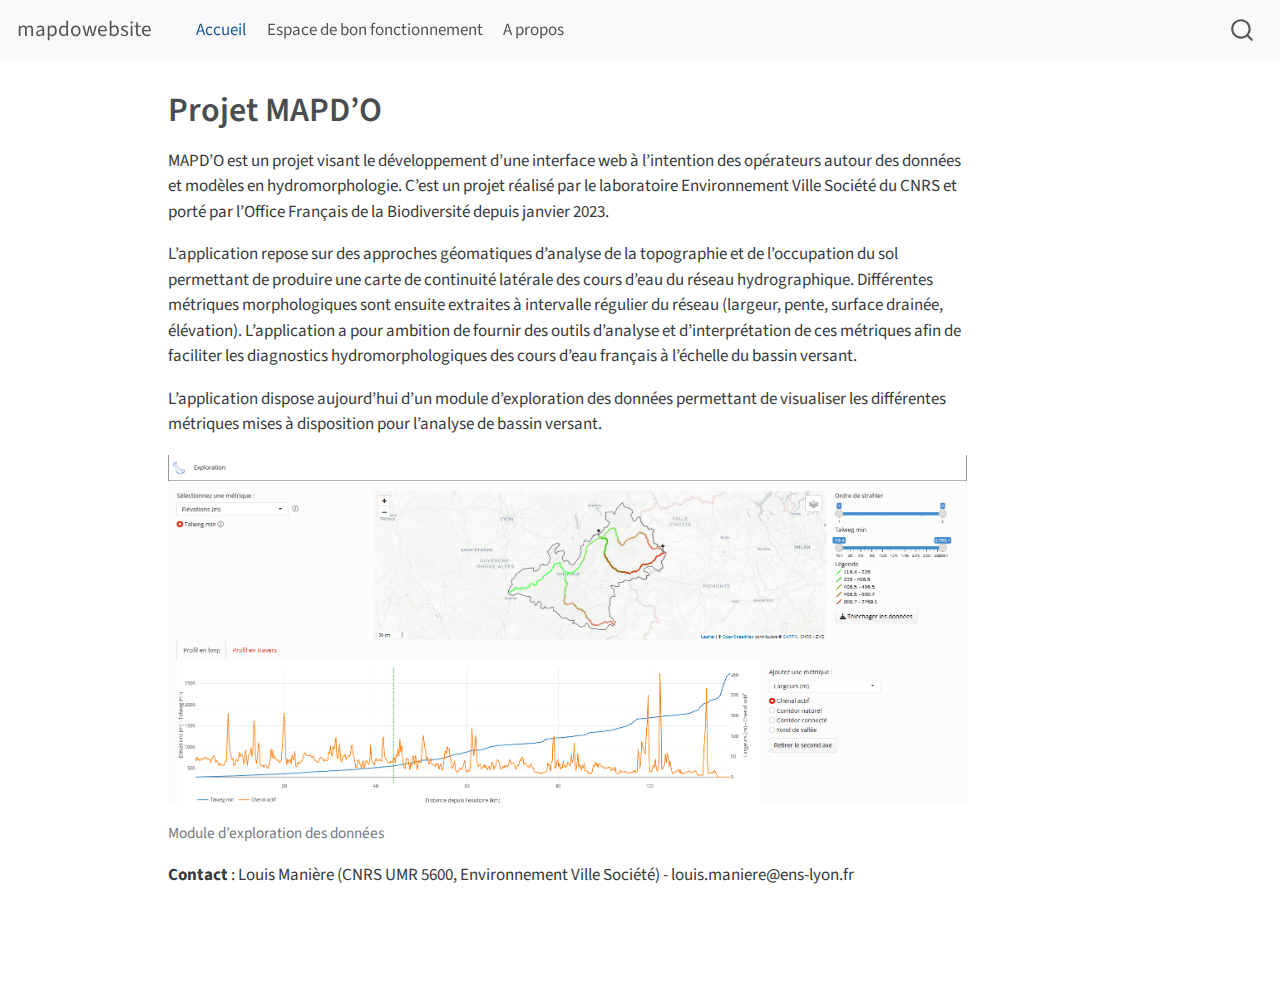
==== docs/index.html @ 77c65996 "render ebf" ====
<!DOCTYPE html>
<html xmlns="http://www.w3.org/1999/xhtml" lang="en" xml:lang="en"><head>

<meta charset="utf-8">
<meta name="generator" content="quarto-1.3.433">

<meta name="viewport" content="width=device-width, initial-scale=1.0, user-scalable=yes">


<title>mapdowebsite - Projet MAPD’O</title>
<style>
code{white-space: pre-wrap;}
span.smallcaps{font-variant: small-caps;}
div.columns{display: flex; gap: min(4vw, 1.5em);}
div.column{flex: auto; overflow-x: auto;}
div.hanging-indent{margin-left: 1.5em; text-indent: -1.5em;}
ul.task-list{list-style: none;}
ul.task-list li input[type="checkbox"] {
  width: 0.8em;
  margin: 0 0.8em 0.2em -1em; /* quarto-specific, see https://github.com/quarto-dev/quarto-cli/issues/4556 */ 
  vertical-align: middle;
}
</style>


<script src="site_libs/quarto-nav/quarto-nav.js"></script>
<script src="site_libs/quarto-nav/headroom.min.js"></script>
<script src="site_libs/clipboard/clipboard.min.js"></script>
<script src="site_libs/quarto-search/autocomplete.umd.js"></script>
<script src="site_libs/quarto-search/fuse.min.js"></script>
<script src="site_libs/quarto-search/quarto-search.js"></script>
<meta name="quarto:offset" content="./">
<script src="site_libs/quarto-html/quarto.js"></script>
<script src="site_libs/quarto-html/popper.min.js"></script>
<script src="site_libs/quarto-html/tippy.umd.min.js"></script>
<script src="site_libs/quarto-html/anchor.min.js"></script>
<link href="site_libs/quarto-html/tippy.css" rel="stylesheet">
<link href="site_libs/quarto-html/quarto-syntax-highlighting.css" rel="stylesheet" id="quarto-text-highlighting-styles">
<script src="site_libs/bootstrap/bootstrap.min.js"></script>
<link href="site_libs/bootstrap/bootstrap-icons.css" rel="stylesheet">
<link href="site_libs/bootstrap/bootstrap.min.css" rel="stylesheet" id="quarto-bootstrap" data-mode="light">
<script id="quarto-search-options" type="application/json">{
  "location": "navbar",
  "copy-button": false,
  "collapse-after": 3,
  "panel-placement": "end",
  "type": "overlay",
  "limit": 20,
  "language": {
    "search-no-results-text": "No results",
    "search-matching-documents-text": "matching documents",
    "search-copy-link-title": "Copy link to search",
    "search-hide-matches-text": "Hide additional matches",
    "search-more-match-text": "more match in this document",
    "search-more-matches-text": "more matches in this document",
    "search-clear-button-title": "Clear",
    "search-detached-cancel-button-title": "Cancel",
    "search-submit-button-title": "Submit",
    "search-label": "Search"
  }
}</script>


<link rel="stylesheet" href="styles.css">
</head>

<body class="nav-fixed">

<div id="quarto-search-results"></div>
  <header id="quarto-header" class="headroom fixed-top">
    <nav class="navbar navbar-expand-lg navbar-dark ">
      <div class="navbar-container container-fluid">
      <div class="navbar-brand-container">
    <a class="navbar-brand" href="./index.html">
    <span class="navbar-title">mapdowebsite</span>
    </a>
  </div>
            <div id="quarto-search" class="" title="Search"></div>
          <button class="navbar-toggler" type="button" data-bs-toggle="collapse" data-bs-target="#navbarCollapse" aria-controls="navbarCollapse" aria-expanded="false" aria-label="Toggle navigation" onclick="if (window.quartoToggleHeadroom) { window.quartoToggleHeadroom(); }">
  <span class="navbar-toggler-icon"></span>
</button>
          <div class="collapse navbar-collapse" id="navbarCollapse">
            <ul class="navbar-nav navbar-nav-scroll me-auto">
  <li class="nav-item">
    <a class="nav-link active" href="./index.html" rel="" target="" aria-current="page">
 <span class="menu-text">Accueil</span></a>
  </li>  
  <li class="nav-item">
    <a class="nav-link" href="./ebf.html" rel="" target="">
 <span class="menu-text">Espace de bon fonctionnement</span></a>
  </li>  
  <li class="nav-item">
    <a class="nav-link" href="./about.html" rel="" target="">
 <span class="menu-text">A propos</span></a>
  </li>  
</ul>
            <div class="quarto-navbar-tools ms-auto">
</div>
          </div> <!-- /navcollapse -->
      </div> <!-- /container-fluid -->
    </nav>
</header>
<!-- content -->
<div id="quarto-content" class="quarto-container page-columns page-rows-contents page-layout-article page-navbar">
<!-- sidebar -->
<!-- margin-sidebar -->
    <div id="quarto-margin-sidebar" class="sidebar margin-sidebar">
        
    </div>
<!-- main -->
<main class="content" id="quarto-document-content">

<header id="title-block-header" class="quarto-title-block default">
<div class="quarto-title">
<h1 class="title">Projet MAPD’O</h1>
</div>



<div class="quarto-title-meta">

    
  
    
  </div>
  

</header>

<p>MAPD’O est un projet visant le développement d’une interface web à l’intention des opérateurs autour des données et modèles en hydromorphologie. C’est un projet réalisé par le laboratoire Environnement Ville Société du CNRS et porté par l’Office Français de la Biodiversité depuis janvier 2023.</p>
<p>L’application repose sur des approches géomatiques d’analyse de la topographie et de l’occupation du sol permettant de produire une carte de continuité latérale des cours d’eau du réseau hydrographique. Différentes métriques morphologiques sont ensuite extraites à intervalle régulier du réseau (largeur, pente, surface drainée, élévation). L’application a pour ambition de fournir des outils d’analyse et d’interprétation de ces métriques afin de faciliter les diagnostics hydromorphologiques des cours d’eau français à l’échelle du bassin versant.</p>
<p>L’application dispose aujourd’hui d’un module d’exploration des données permettant de visualiser les différentes métriques mises à disposition pour l’analyse de bassin versant.</p>
<div class="quarto-figure quarto-figure-center">
<figure class="figure">
<p><img src="images/copie_ecran_mapdoapp.PNG" class="img-fluid figure-img"></p>
<figcaption class="figure-caption">Module d’exploration des données</figcaption>
</figure>
</div>
<p><strong>Contact</strong> : Louis Manière (CNRS UMR 5600, Environnement Ville Société) - louis.maniere@ens-lyon.fr</p>



</main> <!-- /main -->
<script id="quarto-html-after-body" type="application/javascript">
window.document.addEventListener("DOMContentLoaded", function (event) {
  const toggleBodyColorMode = (bsSheetEl) => {
    const mode = bsSheetEl.getAttribute("data-mode");
    const bodyEl = window.document.querySelector("body");
    if (mode === "dark") {
      bodyEl.classList.add("quarto-dark");
      bodyEl.classList.remove("quarto-light");
    } else {
      bodyEl.classList.add("quarto-light");
      bodyEl.classList.remove("quarto-dark");
    }
  }
  const toggleBodyColorPrimary = () => {
    const bsSheetEl = window.document.querySelector("link#quarto-bootstrap");
    if (bsSheetEl) {
      toggleBodyColorMode(bsSheetEl);
    }
  }
  toggleBodyColorPrimary();  
  const icon = "";
  const anchorJS = new window.AnchorJS();
  anchorJS.options = {
    placement: 'right',
    icon: icon
  };
  anchorJS.add('.anchored');
  const isCodeAnnotation = (el) => {
    for (const clz of el.classList) {
      if (clz.startsWith('code-annotation-')) {                     
        return true;
      }
    }
    return false;
  }
  const clipboard = new window.ClipboardJS('.code-copy-button', {
    text: function(trigger) {
      const codeEl = trigger.previousElementSibling.cloneNode(true);
      for (const childEl of codeEl.children) {
        if (isCodeAnnotation(childEl)) {
          childEl.remove();
        }
      }
      return codeEl.innerText;
    }
  });
  clipboard.on('success', function(e) {
    // button target
    const button = e.trigger;
    // don't keep focus
    button.blur();
    // flash "checked"
    button.classList.add('code-copy-button-checked');
    var currentTitle = button.getAttribute("title");
    button.setAttribute("title", "Copied!");
    let tooltip;
    if (window.bootstrap) {
      button.setAttribute("data-bs-toggle", "tooltip");
      button.setAttribute("data-bs-placement", "left");
      button.setAttribute("data-bs-title", "Copied!");
      tooltip = new bootstrap.Tooltip(button, 
        { trigger: "manual", 
          customClass: "code-copy-button-tooltip",
          offset: [0, -8]});
      tooltip.show();    
    }
    setTimeout(function() {
      if (tooltip) {
        tooltip.hide();
        button.removeAttribute("data-bs-title");
        button.removeAttribute("data-bs-toggle");
        button.removeAttribute("data-bs-placement");
      }
      button.setAttribute("title", currentTitle);
      button.classList.remove('code-copy-button-checked');
    }, 1000);
    // clear code selection
    e.clearSelection();
  });
  function tippyHover(el, contentFn) {
    const config = {
      allowHTML: true,
      content: contentFn,
      maxWidth: 500,
      delay: 100,
      arrow: false,
      appendTo: function(el) {
          return el.parentElement;
      },
      interactive: true,
      interactiveBorder: 10,
      theme: 'quarto',
      placement: 'bottom-start'
    };
    window.tippy(el, config); 
  }
  const noterefs = window.document.querySelectorAll('a[role="doc-noteref"]');
  for (var i=0; i<noterefs.length; i++) {
    const ref = noterefs[i];
    tippyHover(ref, function() {
      // use id or data attribute instead here
      let href = ref.getAttribute('data-footnote-href') || ref.getAttribute('href');
      try { href = new URL(href).hash; } catch {}
      const id = href.replace(/^#\/?/, "");
      const note = window.document.getElementById(id);
      return note.innerHTML;
    });
  }
      let selectedAnnoteEl;
      const selectorForAnnotation = ( cell, annotation) => {
        let cellAttr = 'data-code-cell="' + cell + '"';
        let lineAttr = 'data-code-annotation="' +  annotation + '"';
        const selector = 'span[' + cellAttr + '][' + lineAttr + ']';
        return selector;
      }
      const selectCodeLines = (annoteEl) => {
        const doc = window.document;
        const targetCell = annoteEl.getAttribute("data-target-cell");
        const targetAnnotation = annoteEl.getAttribute("data-target-annotation");
        const annoteSpan = window.document.querySelector(selectorForAnnotation(targetCell, targetAnnotation));
        const lines = annoteSpan.getAttribute("data-code-lines").split(",");
        const lineIds = lines.map((line) => {
          return targetCell + "-" + line;
        })
        let top = null;
        let height = null;
        let parent = null;
        if (lineIds.length > 0) {
            //compute the position of the single el (top and bottom and make a div)
            const el = window.document.getElementById(lineIds[0]);
            top = el.offsetTop;
            height = el.offsetHeight;
            parent = el.parentElement.parentElement;
          if (lineIds.length > 1) {
            const lastEl = window.document.getElementById(lineIds[lineIds.length - 1]);
            const bottom = lastEl.offsetTop + lastEl.offsetHeight;
            height = bottom - top;
          }
          if (top !== null && height !== null && parent !== null) {
            // cook up a div (if necessary) and position it 
            let div = window.document.getElementById("code-annotation-line-highlight");
            if (div === null) {
              div = window.document.createElement("div");
              div.setAttribute("id", "code-annotation-line-highlight");
              div.style.position = 'absolute';
              parent.appendChild(div);
            }
            div.style.top = top - 2 + "px";
            div.style.height = height + 4 + "px";
            let gutterDiv = window.document.getElementById("code-annotation-line-highlight-gutter");
            if (gutterDiv === null) {
              gutterDiv = window.document.createElement("div");
              gutterDiv.setAttribute("id", "code-annotation-line-highlight-gutter");
              gutterDiv.style.position = 'absolute';
              const codeCell = window.document.getElementById(targetCell);
              const gutter = codeCell.querySelector('.code-annotation-gutter');
              gutter.appendChild(gutterDiv);
            }
            gutterDiv.style.top = top - 2 + "px";
            gutterDiv.style.height = height + 4 + "px";
          }
          selectedAnnoteEl = annoteEl;
        }
      };
      const unselectCodeLines = () => {
        const elementsIds = ["code-annotation-line-highlight", "code-annotation-line-highlight-gutter"];
        elementsIds.forEach((elId) => {
          const div = window.document.getElementById(elId);
          if (div) {
            div.remove();
          }
        });
        selectedAnnoteEl = undefined;
      };
      // Attach click handler to the DT
      const annoteDls = window.document.querySelectorAll('dt[data-target-cell]');
      for (const annoteDlNode of annoteDls) {
        annoteDlNode.addEventListener('click', (event) => {
          const clickedEl = event.target;
          if (clickedEl !== selectedAnnoteEl) {
            unselectCodeLines();
            const activeEl = window.document.querySelector('dt[data-target-cell].code-annotation-active');
            if (activeEl) {
              activeEl.classList.remove('code-annotation-active');
            }
            selectCodeLines(clickedEl);
            clickedEl.classList.add('code-annotation-active');
          } else {
            // Unselect the line
            unselectCodeLines();
            clickedEl.classList.remove('code-annotation-active');
          }
        });
      }
  const findCites = (el) => {
    const parentEl = el.parentElement;
    if (parentEl) {
      const cites = parentEl.dataset.cites;
      if (cites) {
        return {
          el,
          cites: cites.split(' ')
        };
      } else {
        return findCites(el.parentElement)
      }
    } else {
      return undefined;
    }
  };
  var bibliorefs = window.document.querySelectorAll('a[role="doc-biblioref"]');
  for (var i=0; i<bibliorefs.length; i++) {
    const ref = bibliorefs[i];
    const citeInfo = findCites(ref);
    if (citeInfo) {
      tippyHover(citeInfo.el, function() {
        var popup = window.document.createElement('div');
        citeInfo.cites.forEach(function(cite) {
          var citeDiv = window.document.createElement('div');
          citeDiv.classList.add('hanging-indent');
          citeDiv.classList.add('csl-entry');
          var biblioDiv = window.document.getElementById('ref-' + cite);
          if (biblioDiv) {
            citeDiv.innerHTML = biblioDiv.innerHTML;
          }
          popup.appendChild(citeDiv);
        });
        return popup.innerHTML;
      });
    }
  }
});
</script>
</div> <!-- /content -->



</body></html>
---- docs/site_libs/quarto-html/tippy.css ----
.tippy-box[data-animation=fade][data-state=hidden]{opacity:0}[data-tippy-root]{max-width:calc(100vw - 10px)}.tippy-box{position:relative;background-color:#333;color:#fff;border-radius:4px;font-size:14px;line-height:1.4;white-space:normal;outline:0;transition-property:transform,visibility,opacity}.tippy-box[data-placement^=top]>.tippy-arrow{bottom:0}.tippy-box[data-placement^=top]>.tippy-arrow:before{bottom:-7px;left:0;border-width:8px 8px 0;border-top-color:initial;transform-origin:center top}.tippy-box[data-placement^=bottom]>.tippy-arrow{top:0}.tippy-box[data-placement^=bottom]>.tippy-arrow:before{top:-7px;left:0;border-width:0 8px 8px;border-bottom-color:initial;transform-origin:center bottom}.tippy-box[data-placement^=left]>.tippy-arrow{right:0}.tippy-box[data-placement^=left]>.tippy-arrow:before{border-width:8px 0 8px 8px;border-left-color:initial;right:-7px;transform-origin:center left}.tippy-box[data-placement^=right]>.tippy-arrow{left:0}.tippy-box[data-placement^=right]>.tippy-arrow:before{left:-7px;border-width:8px 8px 8px 0;border-right-color:initial;transform-origin:center right}.tippy-box[data-inertia][data-state=visible]{transition-timing-function:cubic-bezier(.54,1.5,.38,1.11)}.tippy-arrow{width:16px;height:16px;color:#333}.tippy-arrow:before{content:"";position:absolute;border-color:transparent;border-style:solid}.tippy-content{position:relative;padding:5px 9px;z-index:1}
---- docs/site_libs/quarto-html/quarto-syntax-highlighting.css ----
/* quarto syntax highlight colors */
:root {
  --quarto-hl-ot-color: #003B4F;
  --quarto-hl-at-color: #657422;
  --quarto-hl-ss-color: #20794D;
  --quarto-hl-an-color: #5E5E5E;
  --quarto-hl-fu-color: #4758AB;
  --quarto-hl-st-color: #20794D;
  --quarto-hl-cf-color: #003B4F;
  --quarto-hl-op-color: #5E5E5E;
  --quarto-hl-er-color: #AD0000;
  --quarto-hl-bn-color: #AD0000;
  --quarto-hl-al-color: #AD0000;
  --quarto-hl-va-color: #111111;
  --quarto-hl-bu-color: inherit;
  --quarto-hl-ex-color: inherit;
  --quarto-hl-pp-color: #AD0000;
  --quarto-hl-in-color: #5E5E5E;
  --quarto-hl-vs-color: #20794D;
  --quarto-hl-wa-color: #5E5E5E;
  --quarto-hl-do-color: #5E5E5E;
  --quarto-hl-im-color: #00769E;
  --quarto-hl-ch-color: #20794D;
  --quarto-hl-dt-color: #AD0000;
  --quarto-hl-fl-color: #AD0000;
  --quarto-hl-co-color: #5E5E5E;
  --quarto-hl-cv-color: #5E5E5E;
  --quarto-hl-cn-color: #8f5902;
  --quarto-hl-sc-color: #5E5E5E;
  --quarto-hl-dv-color: #AD0000;
  --quarto-hl-kw-color: #003B4F;
}

/* other quarto variables */
:root {
  --quarto-font-monospace: SFMono-Regular, Menlo, Monaco, Consolas, "Liberation Mono", "Courier New", monospace;
}

pre > code.sourceCode > span {
  color: #003B4F;
}

code span {
  color: #003B4F;
}

code.sourceCode > span {
  color: #003B4F;
}

div.sourceCode,
div.sourceCode pre.sourceCode {
  color: #003B4F;
}

code span.ot {
  color: #003B4F;
  font-style: inherit;
}

code span.at {
  color: #657422;
  font-style: inherit;
}

code span.ss {
  color: #20794D;
  font-style: inherit;
}

code span.an {
  color: #5E5E5E;
  font-style: inherit;
}

code span.fu {
  color: #4758AB;
  font-style: inherit;
}

code span.st {
  color: #20794D;
  font-style: inherit;
}

code span.cf {
  color: #003B4F;
  font-style: inherit;
}

code span.op {
  color: #5E5E5E;
  font-style: inherit;
}

code span.er {
  color: #AD0000;
  font-style: inherit;
}

code span.bn {
  color: #AD0000;
  font-style: inherit;
}

code span.al {
  color: #AD0000;
  font-style: inherit;
}

code span.va {
  color: #111111;
  font-style: inherit;
}

code span.bu {
  font-style: inherit;
}

code span.ex {
  font-style: inherit;
}

code span.pp {
  color: #AD0000;
  font-style: inherit;
}

code span.in {
  color: #5E5E5E;
  font-style: inherit;
}

code span.vs {
  color: #20794D;
  font-style: inherit;
}

code span.wa {
  color: #5E5E5E;
  font-style: italic;
}

code span.do {
  color: #5E5E5E;
  font-style: italic;
}

code span.im {
  color: #00769E;
  font-style: inherit;
}

code span.ch {
  color: #20794D;
  font-style: inherit;
}

code span.dt {
  color: #AD0000;
  font-style: inherit;
}

code span.fl {
  color: #AD0000;
  font-style: inherit;
}

code span.co {
  color: #5E5E5E;
  font-style: inherit;
}

code span.cv {
  color: #5E5E5E;
  font-style: italic;
}

code span.cn {
  color: #8f5902;
  font-style: inherit;
}

code span.sc {
  color: #5E5E5E;
  font-style: inherit;
}

code span.dv {
  color: #AD0000;
  font-style: inherit;
}

code span.kw {
  color: #003B4F;
  font-style: inherit;
}

.prevent-inlining {
  content: "</";
}

/*# sourceMappingURL=debc5d5d77c3f9108843748ff7464032.css.map */
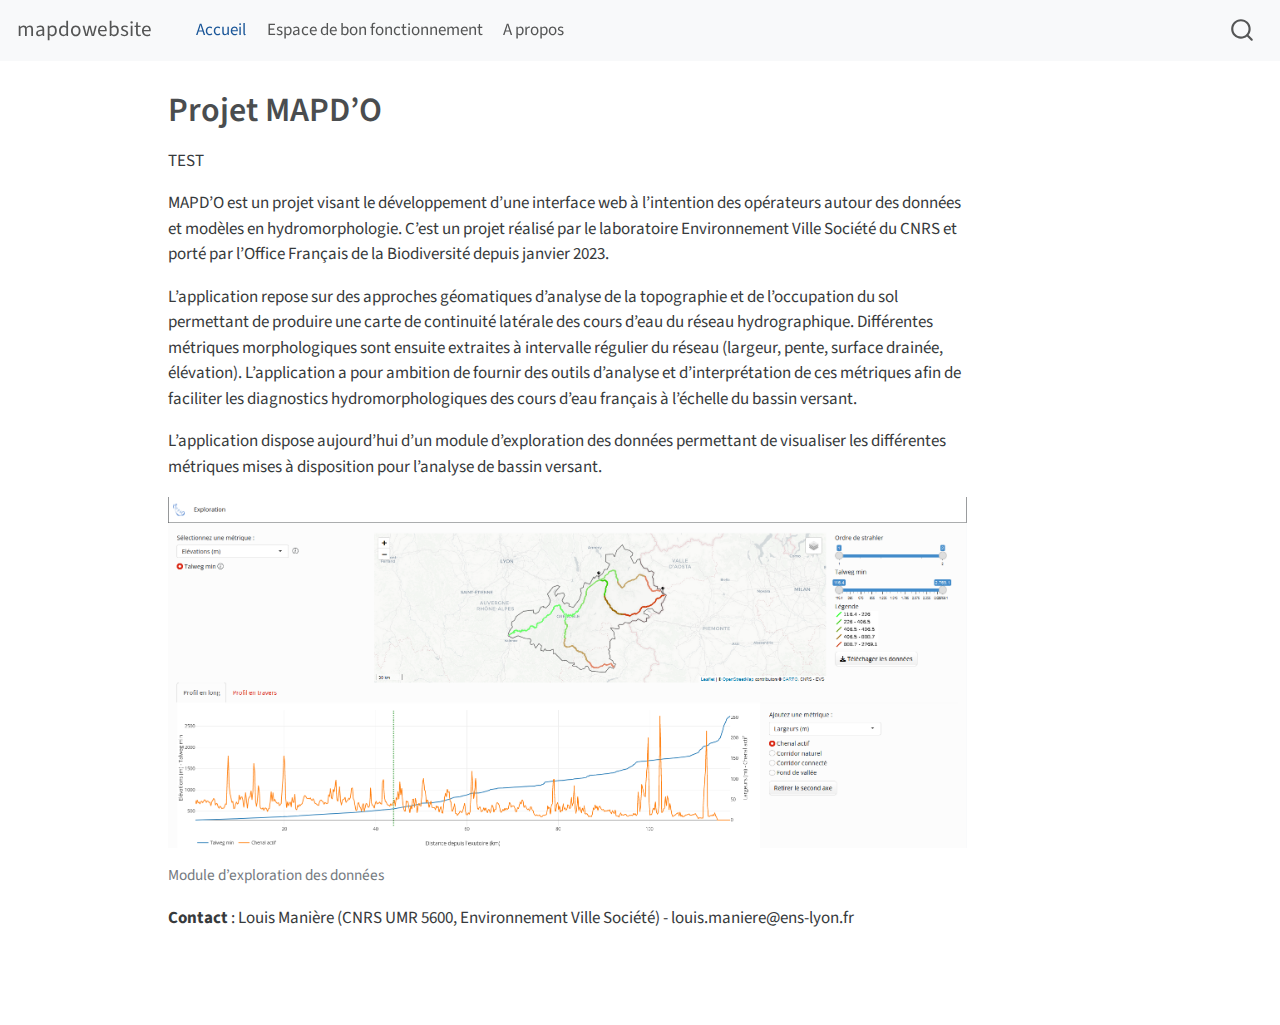
==== commit 648676e7: "test deploy" ====
--- a/docs/index.html
+++ b/docs/index.html
@@ -127,6 +127,7 @@
 
 </header>
 
+<p>TEST</p>
 <p>MAPD’O est un projet visant le développement d’une interface web à l’intention des opérateurs autour des données et modèles en hydromorphologie. C’est un projet réalisé par le laboratoire Environnement Ville Société du CNRS et porté par l’Office Français de la Biodiversité depuis janvier 2023.</p>
 <p>L’application repose sur des approches géomatiques d’analyse de la topographie et de l’occupation du sol permettant de produire une carte de continuité latérale des cours d’eau du réseau hydrographique. Différentes métriques morphologiques sont ensuite extraites à intervalle régulier du réseau (largeur, pente, surface drainée, élévation). L’application a pour ambition de fournir des outils d’analyse et d’interprétation de ces métriques afin de faciliter les diagnostics hydromorphologiques des cours d’eau français à l’échelle du bassin versant.</p>
 <p>L’application dispose aujourd’hui d’un module d’exploration des données permettant de visualiser les différentes métriques mises à disposition pour l’analyse de bassin versant.</p>
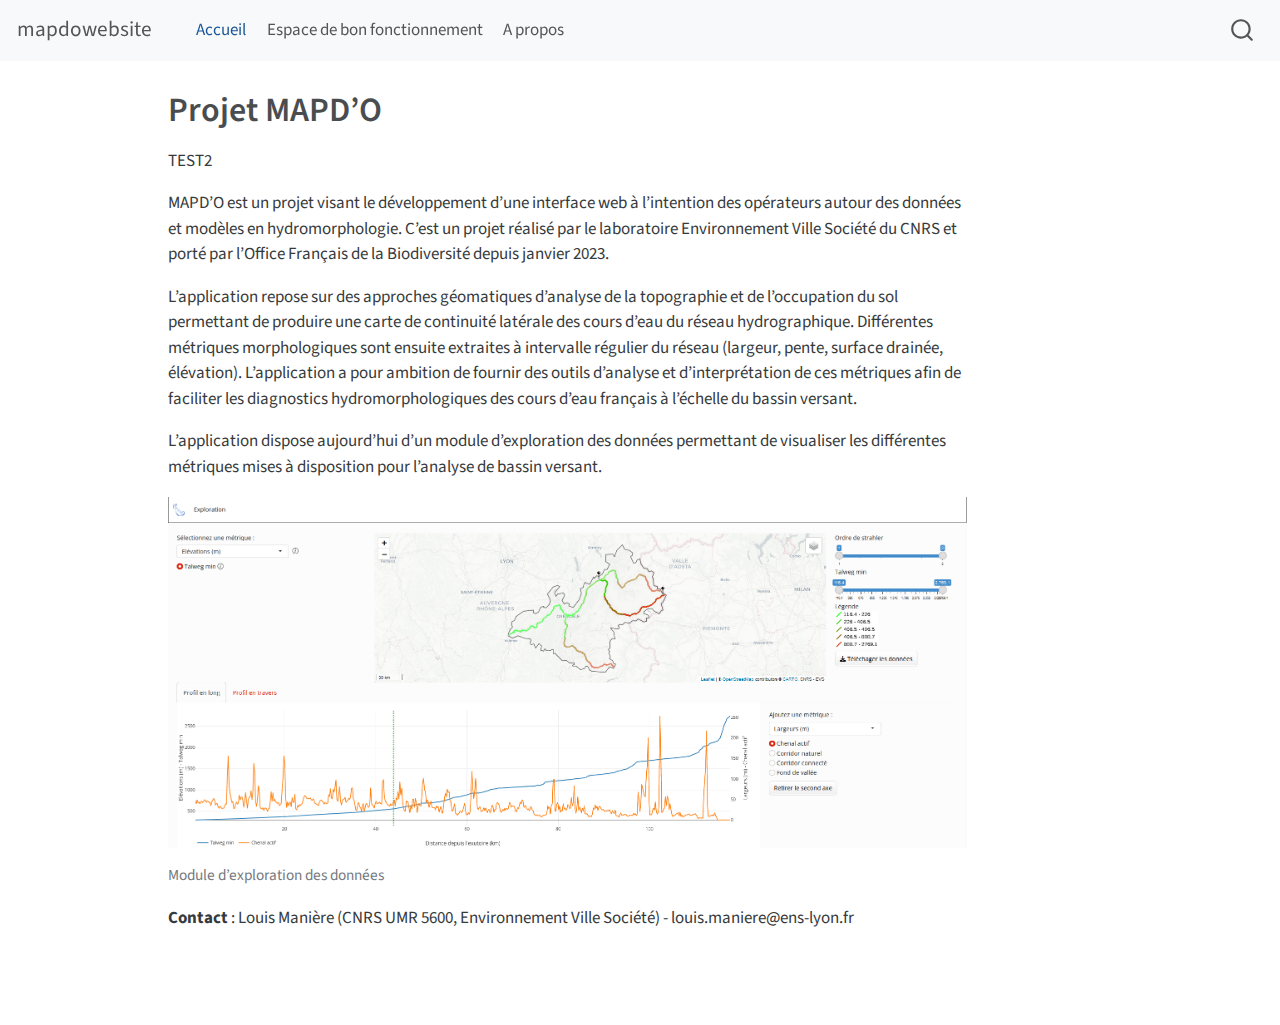
==== commit adf6ff87: "test 2 deploy" ====
--- a/docs/index.html
+++ b/docs/index.html
@@ -127,7 +127,7 @@
 
 </header>
 
-<p>TEST</p>
+<p>TEST2</p>
 <p>MAPD’O est un projet visant le développement d’une interface web à l’intention des opérateurs autour des données et modèles en hydromorphologie. C’est un projet réalisé par le laboratoire Environnement Ville Société du CNRS et porté par l’Office Français de la Biodiversité depuis janvier 2023.</p>
 <p>L’application repose sur des approches géomatiques d’analyse de la topographie et de l’occupation du sol permettant de produire une carte de continuité latérale des cours d’eau du réseau hydrographique. Différentes métriques morphologiques sont ensuite extraites à intervalle régulier du réseau (largeur, pente, surface drainée, élévation). L’application a pour ambition de fournir des outils d’analyse et d’interprétation de ces métriques afin de faciliter les diagnostics hydromorphologiques des cours d’eau français à l’échelle du bassin versant.</p>
 <p>L’application dispose aujourd’hui d’un module d’exploration des données permettant de visualiser les différentes métriques mises à disposition pour l’analyse de bassin versant.</p>
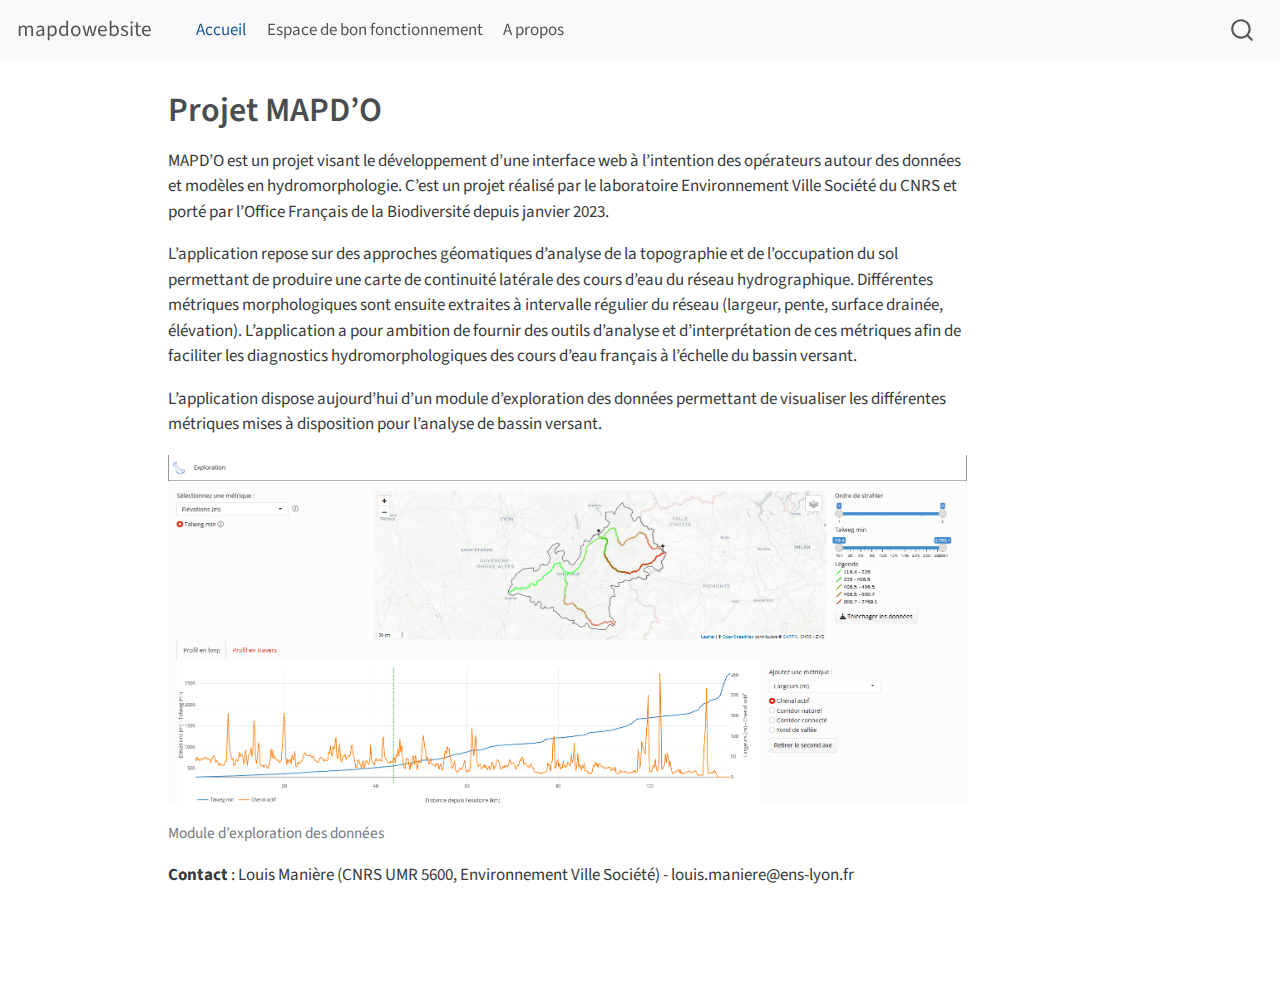
==== commit ab2c93f3: "end test deploy" ====
--- a/docs/index.html
+++ b/docs/index.html
@@ -127,7 +127,6 @@
 
 </header>
 
-<p>TEST2</p>
 <p>MAPD’O est un projet visant le développement d’une interface web à l’intention des opérateurs autour des données et modèles en hydromorphologie. C’est un projet réalisé par le laboratoire Environnement Ville Société du CNRS et porté par l’Office Français de la Biodiversité depuis janvier 2023.</p>
 <p>L’application repose sur des approches géomatiques d’analyse de la topographie et de l’occupation du sol permettant de produire une carte de continuité latérale des cours d’eau du réseau hydrographique. Différentes métriques morphologiques sont ensuite extraites à intervalle régulier du réseau (largeur, pente, surface drainée, élévation). L’application a pour ambition de fournir des outils d’analyse et d’interprétation de ces métriques afin de faciliter les diagnostics hydromorphologiques des cours d’eau français à l’échelle du bassin versant.</p>
 <p>L’application dispose aujourd’hui d’un module d’exploration des données permettant de visualiser les différentes métriques mises à disposition pour l’analyse de bassin versant.</p>
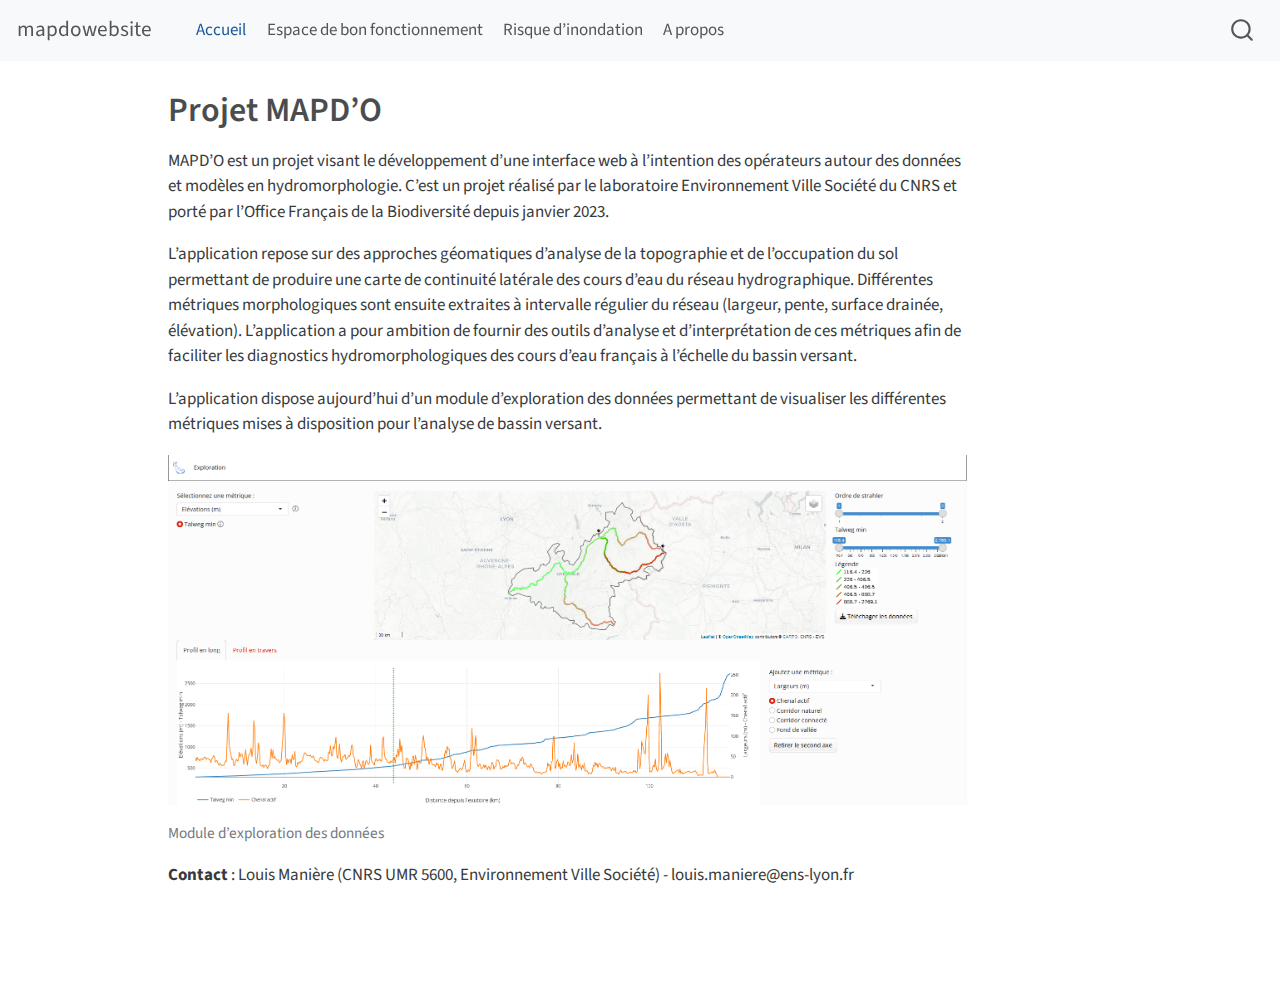
==== commit 87e1f4c2: "update ebf and add inondation page" ====
--- a/docs/index.html
+++ b/docs/index.html
@@ -90,6 +90,10 @@
  <span class="menu-text">Espace de bon fonctionnement</span></a>
   </li>  
   <li class="nav-item">
+    <a class="nav-link" href="./inondation.html" rel="" target="">
+ <span class="menu-text">Risque d’inondation</span></a>
+  </li>  
+  <li class="nav-item">
     <a class="nav-link" href="./about.html" rel="" target="">
  <span class="menu-text">A propos</span></a>
   </li>  
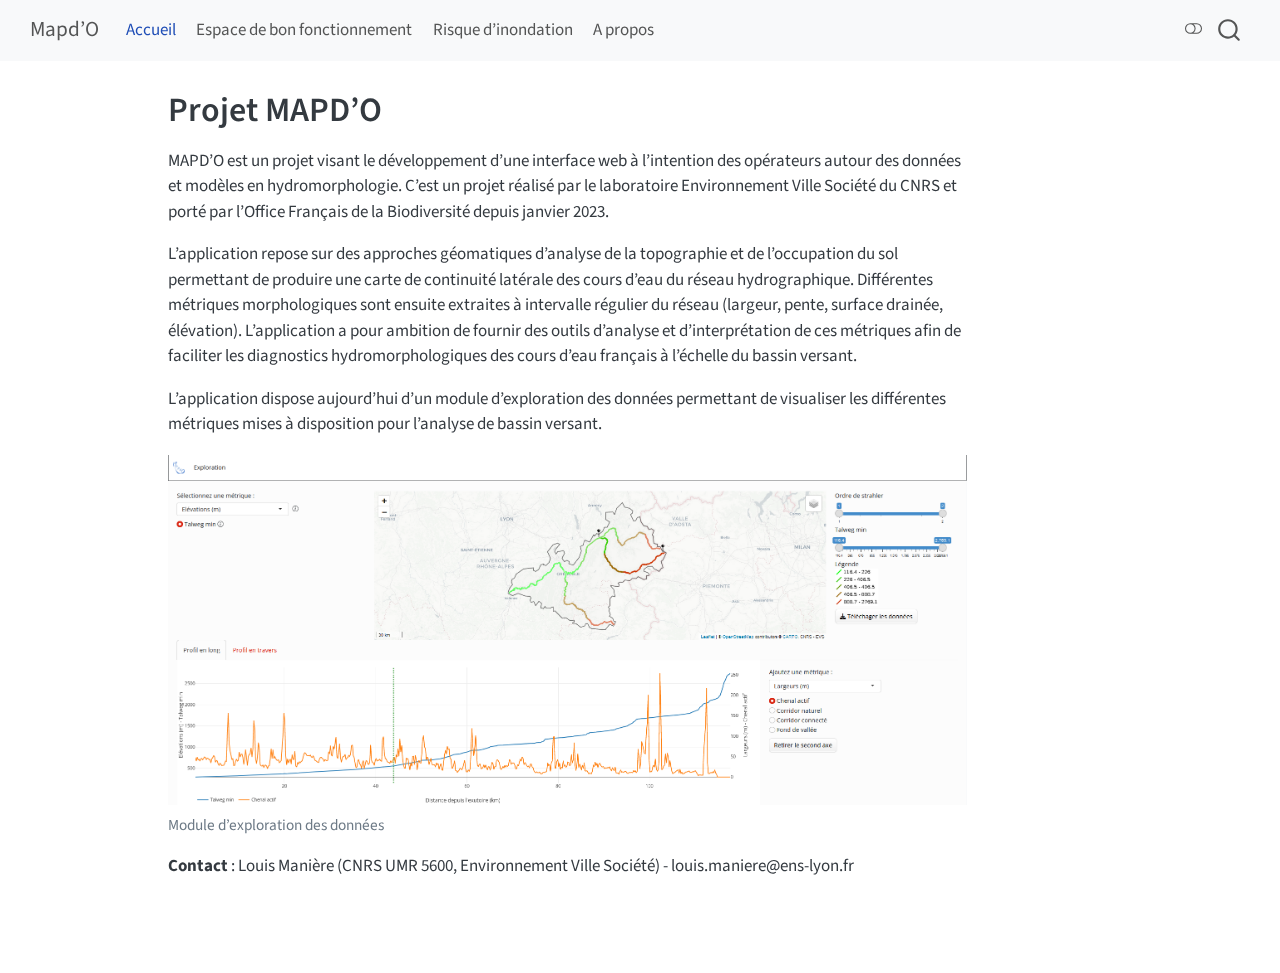
==== commit 54f75996: "Added dark mode" ====
--- a/docs/index.html
+++ b/docs/index.html
@@ -2,12 +2,12 @@
 <html xmlns="http://www.w3.org/1999/xhtml" lang="en" xml:lang="en"><head>
 
 <meta charset="utf-8">
-<meta name="generator" content="quarto-1.3.433">
+<meta name="generator" content="quarto-1.5.42">
 
 <meta name="viewport" content="width=device-width, initial-scale=1.0, user-scalable=yes">
 
 
-<title>mapdowebsite - Projet MAPD’O</title>
+<title>Mapd'O – Projet MAPD’O</title>
 <style>
 code{white-space: pre-wrap;}
 span.smallcaps{font-variant: small-caps;}
@@ -35,17 +35,25 @@
 <script src="site_libs/quarto-html/tippy.umd.min.js"></script>
 <script src="site_libs/quarto-html/anchor.min.js"></script>
 <link href="site_libs/quarto-html/tippy.css" rel="stylesheet">
-<link href="site_libs/quarto-html/quarto-syntax-highlighting.css" rel="stylesheet" id="quarto-text-highlighting-styles">
+<link href="site_libs/quarto-html/quarto-syntax-highlighting.css" rel="stylesheet" class="quarto-color-scheme" id="quarto-text-highlighting-styles">
+<link href="site_libs/quarto-html/quarto-syntax-highlighting-dark.css" rel="prefetch" class="quarto-color-scheme quarto-color-alternate" id="quarto-text-highlighting-styles">
 <script src="site_libs/bootstrap/bootstrap.min.js"></script>
 <link href="site_libs/bootstrap/bootstrap-icons.css" rel="stylesheet">
-<link href="site_libs/bootstrap/bootstrap.min.css" rel="stylesheet" id="quarto-bootstrap" data-mode="light">
+<link href="site_libs/bootstrap/bootstrap.min.css" rel="stylesheet" class="quarto-color-scheme" id="quarto-bootstrap" data-mode="light">
+<link href="site_libs/bootstrap/bootstrap-dark.min.css" rel="prefetch" class="quarto-color-scheme quarto-color-alternate" id="quarto-bootstrap" data-mode="dark">
 <script id="quarto-search-options" type="application/json">{
   "location": "navbar",
   "copy-button": false,
   "collapse-after": 3,
   "panel-placement": "end",
   "type": "overlay",
-  "limit": 20,
+  "limit": 50,
+  "keyboard-shortcut": [
+    "f",
+    "/",
+    "s"
+  ],
+  "show-item-context": false,
   "language": {
     "search-no-results-text": "No results",
     "search-matching-documents-text": "matching documents",
@@ -54,6 +62,7 @@
     "search-more-match-text": "more match in this document",
     "search-more-matches-text": "more matches in this document",
     "search-clear-button-title": "Clear",
+    "search-text-placeholder": "",
     "search-detached-cancel-button-title": "Cancel",
     "search-submit-button-title": "Submit",
     "search-label": "Search"
@@ -68,39 +77,40 @@
 
 <div id="quarto-search-results"></div>
   <header id="quarto-header" class="headroom fixed-top">
-    <nav class="navbar navbar-expand-lg navbar-dark ">
+    <nav class="navbar navbar-expand-lg " data-bs-theme="dark">
       <div class="navbar-container container-fluid">
-      <div class="navbar-brand-container">
+      <div class="navbar-brand-container mx-auto">
     <a class="navbar-brand" href="./index.html">
-    <span class="navbar-title">mapdowebsite</span>
+    <span class="navbar-title">Mapd’O</span>
     </a>
   </div>
             <div id="quarto-search" class="" title="Search"></div>
-          <button class="navbar-toggler" type="button" data-bs-toggle="collapse" data-bs-target="#navbarCollapse" aria-controls="navbarCollapse" aria-expanded="false" aria-label="Toggle navigation" onclick="if (window.quartoToggleHeadroom) { window.quartoToggleHeadroom(); }">
+          <button class="navbar-toggler" type="button" data-bs-toggle="collapse" data-bs-target="#navbarCollapse" aria-controls="navbarCollapse" role="menu" aria-expanded="false" aria-label="Toggle navigation" onclick="if (window.quartoToggleHeadroom) { window.quartoToggleHeadroom(); }">
   <span class="navbar-toggler-icon"></span>
 </button>
           <div class="collapse navbar-collapse" id="navbarCollapse">
             <ul class="navbar-nav navbar-nav-scroll me-auto">
   <li class="nav-item">
-    <a class="nav-link active" href="./index.html" rel="" target="" aria-current="page">
- <span class="menu-text">Accueil</span></a>
+    <a class="nav-link active" href="./index.html" aria-current="page"> 
+<span class="menu-text">Accueil</span></a>
   </li>  
   <li class="nav-item">
-    <a class="nav-link" href="./ebf.html" rel="" target="">
- <span class="menu-text">Espace de bon fonctionnement</span></a>
+    <a class="nav-link" href="./ebf.html"> 
+<span class="menu-text">Espace de bon fonctionnement</span></a>
   </li>  
   <li class="nav-item">
-    <a class="nav-link" href="./inondation.html" rel="" target="">
- <span class="menu-text">Risque d’inondation</span></a>
+    <a class="nav-link" href="./inondation.html"> 
+<span class="menu-text">Risque d’inondation</span></a>
   </li>  
   <li class="nav-item">
-    <a class="nav-link" href="./about.html" rel="" target="">
- <span class="menu-text">A propos</span></a>
+    <a class="nav-link" href="./about.html"> 
+<span class="menu-text">A propos</span></a>
   </li>  
 </ul>
-            <div class="quarto-navbar-tools ms-auto">
+          </div> <!-- /navcollapse -->
+            <div class="quarto-navbar-tools">
+  <a href="" class="quarto-color-scheme-toggle quarto-navigation-tool  px-1" onclick="window.quartoToggleColorScheme(); return false;" title="Toggle dark mode"><i class="bi"></i></a>
 </div>
-          </div> <!-- /navcollapse -->
       </div> <!-- /container-fluid -->
     </nav>
 </header>
@@ -108,7 +118,7 @@
 <div id="quarto-content" class="quarto-container page-columns page-rows-contents page-layout-article page-navbar">
 <!-- sidebar -->
 <!-- margin-sidebar -->
-    <div id="quarto-margin-sidebar" class="sidebar margin-sidebar">
+    <div id="quarto-margin-sidebar" class="sidebar margin-sidebar zindex-bottom">
         
     </div>
 <!-- main -->
@@ -129,7 +139,9 @@
   </div>
   
 
+
 </header>
+
 
 <p>MAPD’O est un projet visant le développement d’une interface web à l’intention des opérateurs autour des données et modèles en hydromorphologie. C’est un projet réalisé par le laboratoire Environnement Ville Société du CNRS et porté par l’Office Français de la Biodiversité depuis janvier 2023.</p>
 <p>L’application repose sur des approches géomatiques d’analyse de la topographie et de l’occupation du sol permettant de produire une carte de continuité latérale des cours d’eau du réseau hydrographique. Différentes métriques morphologiques sont ensuite extraites à intervalle régulier du réseau (largeur, pente, surface drainée, élévation). L’application a pour ambition de fournir des outils d’analyse et d’interprétation de ces métriques afin de faciliter les diagnostics hydromorphologiques des cours d’eau français à l’échelle du bassin versant.</p>
@@ -137,7 +149,7 @@
 <div class="quarto-figure quarto-figure-center">
 <figure class="figure">
 <p><img src="images/copie_ecran_mapdoapp.PNG" class="img-fluid figure-img"></p>
-<figcaption class="figure-caption">Module d’exploration des données</figcaption>
+<figcaption>Module d’exploration des données</figcaption>
 </figure>
 </div>
 <p><strong>Contact</strong> : Louis Manière (CNRS UMR 5600, Environnement Ville Société) - louis.maniere@ens-lyon.fr</p>
@@ -165,6 +177,150 @@
     }
   }
   toggleBodyColorPrimary();  
+  const disableStylesheet = (stylesheets) => {
+    for (let i=0; i < stylesheets.length; i++) {
+      const stylesheet = stylesheets[i];
+      stylesheet.rel = 'prefetch';
+    }
+  }
+  const enableStylesheet = (stylesheets) => {
+    for (let i=0; i < stylesheets.length; i++) {
+      const stylesheet = stylesheets[i];
+      stylesheet.rel = 'stylesheet';
+    }
+  }
+  const manageTransitions = (selector, allowTransitions) => {
+    const els = window.document.querySelectorAll(selector);
+    for (let i=0; i < els.length; i++) {
+      const el = els[i];
+      if (allowTransitions) {
+        el.classList.remove('notransition');
+      } else {
+        el.classList.add('notransition');
+      }
+    }
+  }
+  const toggleGiscusIfUsed = (isAlternate, darkModeDefault) => {
+    const baseTheme = document.querySelector('#giscus-base-theme')?.value ?? 'light';
+    const alternateTheme = document.querySelector('#giscus-alt-theme')?.value ?? 'dark';
+    let newTheme = '';
+    if(darkModeDefault) {
+      newTheme = isAlternate ? baseTheme : alternateTheme;
+    } else {
+      newTheme = isAlternate ? alternateTheme : baseTheme;
+    }
+    const changeGiscusTheme = () => {
+      // From: https://github.com/giscus/giscus/issues/336
+      const sendMessage = (message) => {
+        const iframe = document.querySelector('iframe.giscus-frame');
+        if (!iframe) return;
+        iframe.contentWindow.postMessage({ giscus: message }, 'https://giscus.app');
+      }
+      sendMessage({
+        setConfig: {
+          theme: newTheme
+        }
+      });
+    }
+    const isGiscussLoaded = window.document.querySelector('iframe.giscus-frame') !== null;
+    if (isGiscussLoaded) {
+      changeGiscusTheme();
+    }
+  }
+  const toggleColorMode = (alternate) => {
+    // Switch the stylesheets
+    const alternateStylesheets = window.document.querySelectorAll('link.quarto-color-scheme.quarto-color-alternate');
+    manageTransitions('#quarto-margin-sidebar .nav-link', false);
+    if (alternate) {
+      enableStylesheet(alternateStylesheets);
+      for (const sheetNode of alternateStylesheets) {
+        if (sheetNode.id === "quarto-bootstrap") {
+          toggleBodyColorMode(sheetNode);
+        }
+      }
+    } else {
+      disableStylesheet(alternateStylesheets);
+      toggleBodyColorPrimary();
+    }
+    manageTransitions('#quarto-margin-sidebar .nav-link', true);
+    // Switch the toggles
+    const toggles = window.document.querySelectorAll('.quarto-color-scheme-toggle');
+    for (let i=0; i < toggles.length; i++) {
+      const toggle = toggles[i];
+      if (toggle) {
+        if (alternate) {
+          toggle.classList.add("alternate");     
+        } else {
+          toggle.classList.remove("alternate");
+        }
+      }
+    }
+    // Hack to workaround the fact that safari doesn't
+    // properly recolor the scrollbar when toggling (#1455)
+    if (navigator.userAgent.indexOf('Safari') > 0 && navigator.userAgent.indexOf('Chrome') == -1) {
+      manageTransitions("body", false);
+      window.scrollTo(0, 1);
+      setTimeout(() => {
+        window.scrollTo(0, 0);
+        manageTransitions("body", true);
+      }, 40);  
+    }
+  }
+  const isFileUrl = () => { 
+    return window.location.protocol === 'file:';
+  }
+  const hasAlternateSentinel = () => {  
+    let styleSentinel = getColorSchemeSentinel();
+    if (styleSentinel !== null) {
+      return styleSentinel === "alternate";
+    } else {
+      return false;
+    }
+  }
+  const setStyleSentinel = (alternate) => {
+    const value = alternate ? "alternate" : "default";
+    if (!isFileUrl()) {
+      window.localStorage.setItem("quarto-color-scheme", value);
+    } else {
+      localAlternateSentinel = value;
+    }
+  }
+  const getColorSchemeSentinel = () => {
+    if (!isFileUrl()) {
+      const storageValue = window.localStorage.getItem("quarto-color-scheme");
+      return storageValue != null ? storageValue : localAlternateSentinel;
+    } else {
+      return localAlternateSentinel;
+    }
+  }
+  const darkModeDefault = false;
+  let localAlternateSentinel = darkModeDefault ? 'alternate' : 'default';
+  // Dark / light mode switch
+  window.quartoToggleColorScheme = () => {
+    // Read the current dark / light value 
+    let toAlternate = !hasAlternateSentinel();
+    toggleColorMode(toAlternate);
+    setStyleSentinel(toAlternate);
+    toggleGiscusIfUsed(toAlternate, darkModeDefault);
+  };
+  // Ensure there is a toggle, if there isn't float one in the top right
+  if (window.document.querySelector('.quarto-color-scheme-toggle') === null) {
+    const a = window.document.createElement('a');
+    a.classList.add('top-right');
+    a.classList.add('quarto-color-scheme-toggle');
+    a.href = "";
+    a.onclick = function() { try { window.quartoToggleColorScheme(); } catch {} return false; };
+    const i = window.document.createElement("i");
+    i.classList.add('bi');
+    a.appendChild(i);
+    window.document.body.appendChild(a);
+  }
+  // Switch to dark mode if need be
+  if (hasAlternateSentinel()) {
+    toggleColorMode(true);
+  } else {
+    toggleColorMode(false);
+  }
   const icon = "";
   const anchorJS = new window.AnchorJS();
   anchorJS.options = {
@@ -180,18 +336,7 @@
     }
     return false;
   }
-  const clipboard = new window.ClipboardJS('.code-copy-button', {
-    text: function(trigger) {
-      const codeEl = trigger.previousElementSibling.cloneNode(true);
-      for (const childEl of codeEl.children) {
-        if (isCodeAnnotation(childEl)) {
-          childEl.remove();
-        }
-      }
-      return codeEl.innerText;
-    }
-  });
-  clipboard.on('success', function(e) {
+  const onCopySuccess = function(e) {
     // button target
     const button = e.trigger;
     // don't keep focus
@@ -223,11 +368,50 @@
     }, 1000);
     // clear code selection
     e.clearSelection();
+  }
+  const getTextToCopy = function(trigger) {
+      const codeEl = trigger.previousElementSibling.cloneNode(true);
+      for (const childEl of codeEl.children) {
+        if (isCodeAnnotation(childEl)) {
+          childEl.remove();
+        }
+      }
+      return codeEl.innerText;
+  }
+  const clipboard = new window.ClipboardJS('.code-copy-button:not([data-in-quarto-modal])', {
+    text: getTextToCopy
   });
-  function tippyHover(el, contentFn) {
+  clipboard.on('success', onCopySuccess);
+  if (window.document.getElementById('quarto-embedded-source-code-modal')) {
+    // For code content inside modals, clipBoardJS needs to be initialized with a container option
+    // TODO: Check when it could be a function (https://github.com/zenorocha/clipboard.js/issues/860)
+    const clipboardModal = new window.ClipboardJS('.code-copy-button[data-in-quarto-modal]', {
+      text: getTextToCopy,
+      container: window.document.getElementById('quarto-embedded-source-code-modal')
+    });
+    clipboardModal.on('success', onCopySuccess);
+  }
+    var localhostRegex = new RegExp(/^(?:http|https):\/\/localhost\:?[0-9]*\//);
+    var mailtoRegex = new RegExp(/^mailto:/);
+      var filterRegex = new RegExp('/' + window.location.host + '/');
+    var isInternal = (href) => {
+        return filterRegex.test(href) || localhostRegex.test(href) || mailtoRegex.test(href);
+    }
+    // Inspect non-navigation links and adorn them if external
+ 	var links = window.document.querySelectorAll('a[href]:not(.nav-link):not(.navbar-brand):not(.toc-action):not(.sidebar-link):not(.sidebar-item-toggle):not(.pagination-link):not(.no-external):not([aria-hidden]):not(.dropdown-item):not(.quarto-navigation-tool):not(.about-link)');
+    for (var i=0; i<links.length; i++) {
+      const link = links[i];
+      if (!isInternal(link.href)) {
+        // undo the damage that might have been done by quarto-nav.js in the case of
+        // links that we want to consider external
+        if (link.dataset.originalHref !== undefined) {
+          link.href = link.dataset.originalHref;
+        }
+      }
+    }
+  function tippyHover(el, contentFn, onTriggerFn, onUntriggerFn) {
     const config = {
       allowHTML: true,
-      content: contentFn,
       maxWidth: 500,
       delay: 100,
       arrow: false,
@@ -237,8 +421,17 @@
       interactive: true,
       interactiveBorder: 10,
       theme: 'quarto',
-      placement: 'bottom-start'
+      placement: 'bottom-start',
     };
+    if (contentFn) {
+      config.content = contentFn;
+    }
+    if (onTriggerFn) {
+      config.onTrigger = onTriggerFn;
+    }
+    if (onUntriggerFn) {
+      config.onUntrigger = onUntriggerFn;
+    }
     window.tippy(el, config); 
   }
   const noterefs = window.document.querySelectorAll('a[role="doc-noteref"]');
@@ -250,7 +443,130 @@
       try { href = new URL(href).hash; } catch {}
       const id = href.replace(/^#\/?/, "");
       const note = window.document.getElementById(id);
-      return note.innerHTML;
+      if (note) {
+        return note.innerHTML;
+      } else {
+        return "";
+      }
+    });
+  }
+  const xrefs = window.document.querySelectorAll('a.quarto-xref');
+  const processXRef = (id, note) => {
+    // Strip column container classes
+    const stripColumnClz = (el) => {
+      el.classList.remove("page-full", "page-columns");
+      if (el.children) {
+        for (const child of el.children) {
+          stripColumnClz(child);
+        }
+      }
+    }
+    stripColumnClz(note)
+    if (id === null || id.startsWith('sec-')) {
+      // Special case sections, only their first couple elements
+      const container = document.createElement("div");
+      if (note.children && note.children.length > 2) {
+        container.appendChild(note.children[0].cloneNode(true));
+        for (let i = 1; i < note.children.length; i++) {
+          const child = note.children[i];
+          if (child.tagName === "P" && child.innerText === "") {
+            continue;
+          } else {
+            container.appendChild(child.cloneNode(true));
+            break;
+          }
+        }
+        if (window.Quarto?.typesetMath) {
+          window.Quarto.typesetMath(container);
+        }
+        return container.innerHTML
+      } else {
+        if (window.Quarto?.typesetMath) {
+          window.Quarto.typesetMath(note);
+        }
+        return note.innerHTML;
+      }
+    } else {
+      // Remove any anchor links if they are present
+      const anchorLink = note.querySelector('a.anchorjs-link');
+      if (anchorLink) {
+        anchorLink.remove();
+      }
+      if (window.Quarto?.typesetMath) {
+        window.Quarto.typesetMath(note);
+      }
+      // TODO in 1.5, we should make sure this works without a callout special case
+      if (note.classList.contains("callout")) {
+        return note.outerHTML;
+      } else {
+        return note.innerHTML;
+      }
+    }
+  }
+  for (var i=0; i<xrefs.length; i++) {
+    const xref = xrefs[i];
+    tippyHover(xref, undefined, function(instance) {
+      instance.disable();
+      let url = xref.getAttribute('href');
+      let hash = undefined; 
+      if (url.startsWith('#')) {
+        hash = url;
+      } else {
+        try { hash = new URL(url).hash; } catch {}
+      }
+      if (hash) {
+        const id = hash.replace(/^#\/?/, "");
+        const note = window.document.getElementById(id);
+        if (note !== null) {
+          try {
+            const html = processXRef(id, note.cloneNode(true));
+            instance.setContent(html);
+          } finally {
+            instance.enable();
+            instance.show();
+          }
+        } else {
+          // See if we can fetch this
+          fetch(url.split('#')[0])
+          .then(res => res.text())
+          .then(html => {
+            const parser = new DOMParser();
+            const htmlDoc = parser.parseFromString(html, "text/html");
+            const note = htmlDoc.getElementById(id);
+            if (note !== null) {
+              const html = processXRef(id, note);
+              instance.setContent(html);
+            } 
+          }).finally(() => {
+            instance.enable();
+            instance.show();
+          });
+        }
+      } else {
+        // See if we can fetch a full url (with no hash to target)
+        // This is a special case and we should probably do some content thinning / targeting
+        fetch(url)
+        .then(res => res.text())
+        .then(html => {
+          const parser = new DOMParser();
+          const htmlDoc = parser.parseFromString(html, "text/html");
+          const note = htmlDoc.querySelector('main.content');
+          if (note !== null) {
+            // This should only happen for chapter cross references
+            // (since there is no id in the URL)
+            // remove the first header
+            if (note.children.length > 0 && note.children[0].tagName === "HEADER") {
+              note.children[0].remove();
+            }
+            const html = processXRef(null, note);
+            instance.setContent(html);
+          } 
+        }).finally(() => {
+          instance.enable();
+          instance.show();
+        });
+      }
+    }, function(instance) {
     });
   }
       let selectedAnnoteEl;
@@ -294,6 +610,7 @@
             }
             div.style.top = top - 2 + "px";
             div.style.height = height + 4 + "px";
+            div.style.left = 0;
             let gutterDiv = window.document.getElementById("code-annotation-line-highlight-gutter");
             if (gutterDiv === null) {
               gutterDiv = window.document.createElement("div");
@@ -319,6 +636,32 @@
         });
         selectedAnnoteEl = undefined;
       };
+        // Handle positioning of the toggle
+    window.addEventListener(
+      "resize",
+      throttle(() => {
+        elRect = undefined;
+        if (selectedAnnoteEl) {
+          selectCodeLines(selectedAnnoteEl);
+        }
+      }, 10)
+    );
+    function throttle(fn, ms) {
+    let throttle = false;
+    let timer;
+      return (...args) => {
+        if(!throttle) { // first call gets through
+            fn.apply(this, args);
+            throttle = true;
+        } else { // all the others get throttled
+            if(timer) clearTimeout(timer); // cancel #2
+            timer = setTimeout(() => {
+              fn.apply(this, args);
+              timer = throttle = false;
+            }, ms);
+        }
+      };
+    }
       // Attach click handler to the DT
       const annoteDls = window.document.querySelectorAll('dt[data-target-cell]');
       for (const annoteDlNode of annoteDls) {
@@ -382,4 +725,5 @@
 
 
 
+
 </body></html>--- a/docs/site_libs/quarto-html/quarto-syntax-highlighting-dark.css
+++ b/docs/site_libs/quarto-html/quarto-syntax-highlighting-dark.css
@@ -0,0 +1,189 @@
+/* quarto syntax highlight colors */
+:root {
+  --quarto-hl-al-color: #f07178;
+  --quarto-hl-an-color: #d4d0ab;
+  --quarto-hl-at-color: #00e0e0;
+  --quarto-hl-bn-color: #d4d0ab;
+  --quarto-hl-bu-color: #abe338;
+  --quarto-hl-ch-color: #abe338;
+  --quarto-hl-co-color: #f8f8f2;
+  --quarto-hl-cv-color: #ffd700;
+  --quarto-hl-cn-color: #ffd700;
+  --quarto-hl-cf-color: #ffa07a;
+  --quarto-hl-dt-color: #ffa07a;
+  --quarto-hl-dv-color: #d4d0ab;
+  --quarto-hl-do-color: #f8f8f2;
+  --quarto-hl-er-color: #f07178;
+  --quarto-hl-ex-color: #00e0e0;
+  --quarto-hl-fl-color: #d4d0ab;
+  --quarto-hl-fu-color: #ffa07a;
+  --quarto-hl-im-color: #abe338;
+  --quarto-hl-in-color: #d4d0ab;
+  --quarto-hl-kw-color: #ffa07a;
+  --quarto-hl-op-color: #ffa07a;
+  --quarto-hl-ot-color: #00e0e0;
+  --quarto-hl-pp-color: #dcc6e0;
+  --quarto-hl-re-color: #00e0e0;
+  --quarto-hl-sc-color: #abe338;
+  --quarto-hl-ss-color: #abe338;
+  --quarto-hl-st-color: #abe338;
+  --quarto-hl-va-color: #00e0e0;
+  --quarto-hl-vs-color: #abe338;
+  --quarto-hl-wa-color: #dcc6e0;
+}
+
+/* other quarto variables */
+:root {
+  --quarto-font-monospace: SFMono-Regular, Menlo, Monaco, Consolas, "Liberation Mono", "Courier New", monospace;
+}
+
+code span.al {
+  background-color: #2a0f15;
+  font-weight: bold;
+  color: #f07178;
+}
+
+code span.an {
+  color: #d4d0ab;
+}
+
+code span.at {
+  color: #00e0e0;
+}
+
+code span.bn {
+  color: #d4d0ab;
+}
+
+code span.bu {
+  color: #abe338;
+}
+
+code span.ch {
+  color: #abe338;
+}
+
+code span.co {
+  font-style: italic;
+  color: #f8f8f2;
+}
+
+code span.cv {
+  color: #ffd700;
+}
+
+code span.cn {
+  color: #ffd700;
+}
+
+code span.cf {
+  font-weight: bold;
+  color: #ffa07a;
+}
+
+code span.dt {
+  color: #ffa07a;
+}
+
+code span.dv {
+  color: #d4d0ab;
+}
+
+code span.do {
+  color: #f8f8f2;
+}
+
+code span.er {
+  color: #f07178;
+  text-decoration: underline;
+}
+
+code span.ex {
+  font-weight: bold;
+  color: #00e0e0;
+}
+
+code span.fl {
+  color: #d4d0ab;
+}
+
+code span.fu {
+  color: #ffa07a;
+}
+
+code span.im {
+  color: #abe338;
+}
+
+code span.in {
+  color: #d4d0ab;
+}
+
+code span.kw {
+  font-weight: bold;
+  color: #ffa07a;
+}
+
+pre > code.sourceCode > span {
+  color: #f8f8f2;
+}
+
+code span {
+  color: #f8f8f2;
+}
+
+code.sourceCode > span {
+  color: #f8f8f2;
+}
+
+div.sourceCode,
+div.sourceCode pre.sourceCode {
+  color: #f8f8f2;
+}
+
+code span.op {
+  color: #ffa07a;
+}
+
+code span.ot {
+  color: #00e0e0;
+}
+
+code span.pp {
+  color: #dcc6e0;
+}
+
+code span.re {
+  background-color: #f8f8f2;
+  color: #00e0e0;
+}
+
+code span.sc {
+  color: #abe338;
+}
+
+code span.ss {
+  color: #abe338;
+}
+
+code span.st {
+  color: #abe338;
+}
+
+code span.va {
+  color: #00e0e0;
+}
+
+code span.vs {
+  color: #abe338;
+}
+
+code span.wa {
+  color: #dcc6e0;
+}
+
+.prevent-inlining {
+  content: "</";
+}
+
+/*# sourceMappingURL=935a306eefa94366c21e1a970dddb765.css.map */
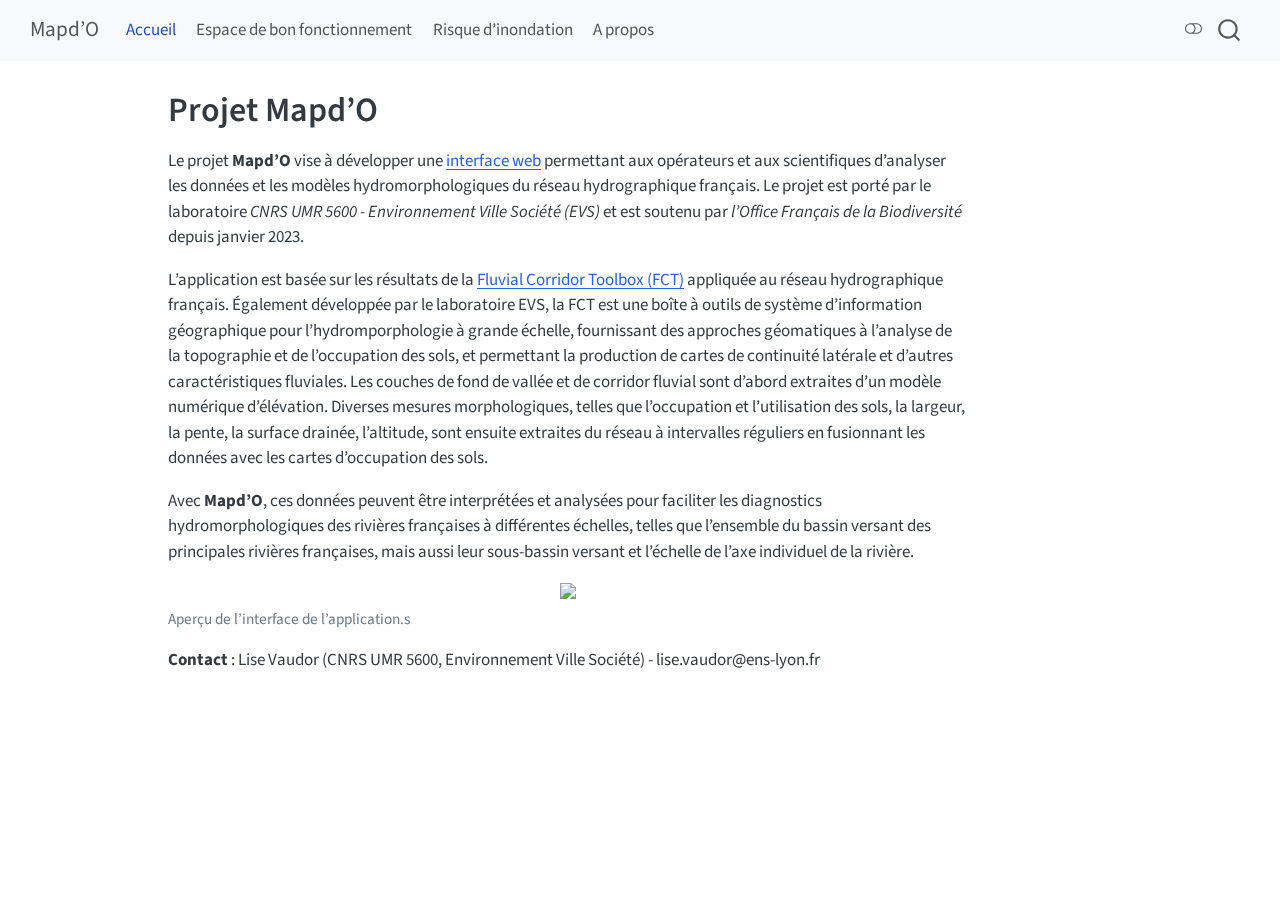
==== commit e8a48164: "updated accueil-page" ====
--- a/docs/index.html
+++ b/docs/index.html
@@ -7,7 +7,7 @@
 <meta name="viewport" content="width=device-width, initial-scale=1.0, user-scalable=yes">
 
 
-<title>Mapd'O – Projet MAPD’O</title>
+<title>Mapd'O – Projet Mapd’O</title>
 <style>
 code{white-space: pre-wrap;}
 span.smallcaps{font-variant: small-caps;}
@@ -126,7 +126,7 @@
 
 <header id="title-block-header" class="quarto-title-block default">
 <div class="quarto-title">
-<h1 class="title">Projet MAPD’O</h1>
+<h1 class="title">Projet Mapd’O</h1>
 </div>
 
 
@@ -143,16 +143,16 @@
 </header>
 
 
-<p>MAPD’O est un projet visant le développement d’une interface web à l’intention des opérateurs autour des données et modèles en hydromorphologie. C’est un projet réalisé par le laboratoire Environnement Ville Société du CNRS et porté par l’Office Français de la Biodiversité depuis janvier 2023.</p>
-<p>L’application repose sur des approches géomatiques d’analyse de la topographie et de l’occupation du sol permettant de produire une carte de continuité latérale des cours d’eau du réseau hydrographique. Différentes métriques morphologiques sont ensuite extraites à intervalle régulier du réseau (largeur, pente, surface drainée, élévation). L’application a pour ambition de fournir des outils d’analyse et d’interprétation de ces métriques afin de faciliter les diagnostics hydromorphologiques des cours d’eau français à l’échelle du bassin versant.</p>
-<p>L’application dispose aujourd’hui d’un module d’exploration des données permettant de visualiser les différentes métriques mises à disposition pour l’analyse de bassin versant.</p>
+<p>Le projet <strong>Mapd’O</strong> vise à développer une <a href="https://isig-apps.ens-lyon.fr/apps/mapdo/mapdoapp/">interface web</a> permettant aux opérateurs et aux scientifiques d’analyser les données et les modèles hydromorphologiques du réseau hydrographique français. Le projet est porté par le laboratoire <em>CNRS UMR 5600 - Environnement Ville Société (EVS)</em> et est soutenu par <em>l’Office Français de la Biodiversité</em> depuis janvier 2023.</p>
+<p>L’application est basée sur les résultats de la <a href="https://tramebleue.github.io/fct-cli/">Fluvial Corridor Toolbox (FCT)</a> appliquée au réseau hydrographique français. Également développée par le laboratoire EVS, la FCT est une boîte à outils de système d’information géographique pour l’hydromporphologie à grande échelle, fournissant des approches géomatiques à l’analyse de la topographie et de l’occupation des sols, et permettant la production de cartes de continuité latérale et d’autres caractéristiques fluviales. Les couches de fond de vallée et de corridor fluvial sont d’abord extraites d’un modèle numérique d’élévation. Diverses mesures morphologiques, telles que l’occupation et l’utilisation des sols, la largeur, la pente, la surface drainée, l’altitude, sont ensuite extraites du réseau à intervalles réguliers en fusionnant les données avec les cartes d’occupation des sols.</p>
+<p>Avec <strong>Mapd’O</strong>, ces données peuvent être interprétées et analysées pour faciliter les diagnostics hydromorphologiques des rivières françaises à différentes échelles, telles que l’ensemble du bassin versant des principales rivières françaises, mais aussi leur sous-bassin versant et l’échelle de l’axe individuel de la rivière.</p>
 <div class="quarto-figure quarto-figure-center">
 <figure class="figure">
-<p><img src="images/copie_ecran_mapdoapp.PNG" class="img-fluid figure-img"></p>
-<figcaption>Module d’exploration des données</figcaption>
+<p><img src="imaCapture_d’écran_2024-10-14_mapdoapp.png" class="img-fluid figure-img"></p>
+<figcaption>Aperçu de l’interface de l’application.s</figcaption>
 </figure>
 </div>
-<p><strong>Contact</strong> : Louis Manière (CNRS UMR 5600, Environnement Ville Société) - louis.maniere@ens-lyon.fr</p>
+<p><strong>Contact</strong> : Lise Vaudor (CNRS UMR 5600, Environnement Ville Société) - lise.vaudor@ens-lyon.fr</p>
 
 
 
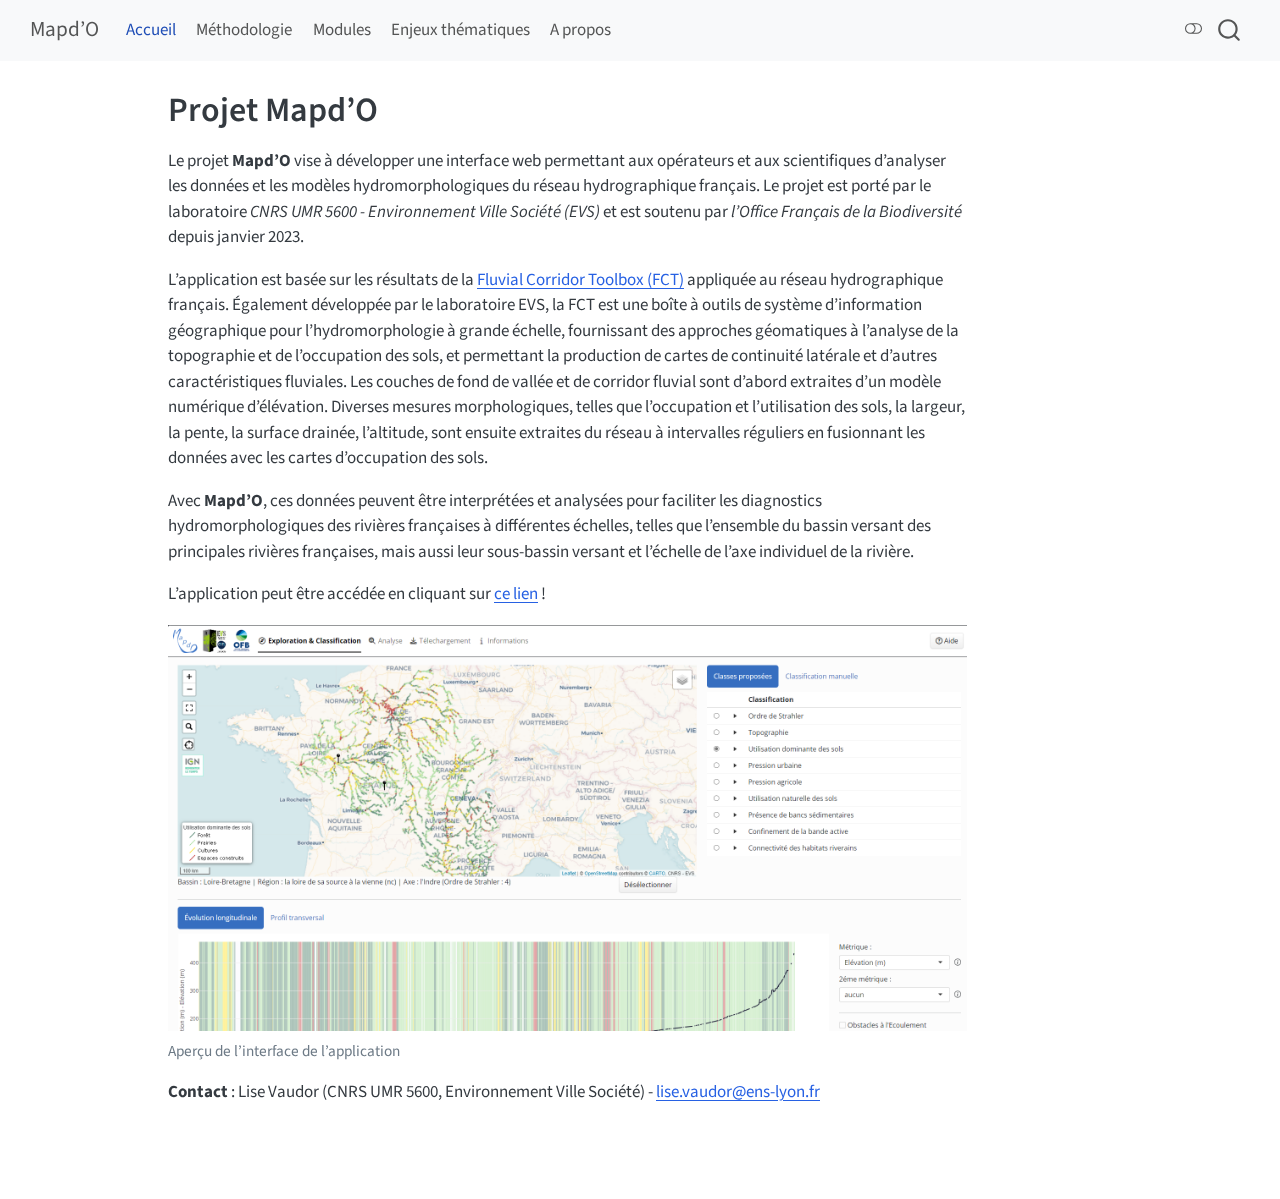
==== commit de229ed4: "rendered fixes of typographical errors" ====
--- a/docs/index.html
+++ b/docs/index.html
@@ -2,12 +2,12 @@
 <html xmlns="http://www.w3.org/1999/xhtml" lang="en" xml:lang="en"><head>
 
 <meta charset="utf-8">
-<meta name="generator" content="quarto-1.5.42">
+<meta name="generator" content="quarto-1.5.57">
 
 <meta name="viewport" content="width=device-width, initial-scale=1.0, user-scalable=yes">
 
 
-<title>Mapd'O – Projet Mapd’O</title>
+<title>Projet Mapd’O – Mapd'O</title>
 <style>
 code{white-space: pre-wrap;}
 span.smallcaps{font-variant: small-caps;}
@@ -95,12 +95,16 @@
 <span class="menu-text">Accueil</span></a>
   </li>  
   <li class="nav-item">
-    <a class="nav-link" href="./ebf.html"> 
-<span class="menu-text">Espace de bon fonctionnement</span></a>
+    <a class="nav-link" href="./methods.html"> 
+<span class="menu-text">Méthodologie</span></a>
   </li>  
   <li class="nav-item">
-    <a class="nav-link" href="./inondation.html"> 
-<span class="menu-text">Risque d’inondation</span></a>
+    <a class="nav-link" href="./modules.html"> 
+<span class="menu-text">Modules</span></a>
+  </li>  
+  <li class="nav-item">
+    <a class="nav-link" href="./themes.html"> 
+<span class="menu-text">Enjeux thématiques</span></a>
   </li>  
   <li class="nav-item">
     <a class="nav-link" href="./about.html"> 
@@ -143,16 +147,17 @@
 </header>
 
 
-<p>Le projet <strong>Mapd’O</strong> vise à développer une <a href="https://isig-apps.ens-lyon.fr/apps/mapdo/mapdoapp/">interface web</a> permettant aux opérateurs et aux scientifiques d’analyser les données et les modèles hydromorphologiques du réseau hydrographique français. Le projet est porté par le laboratoire <em>CNRS UMR 5600 - Environnement Ville Société (EVS)</em> et est soutenu par <em>l’Office Français de la Biodiversité</em> depuis janvier 2023.</p>
-<p>L’application est basée sur les résultats de la <a href="https://tramebleue.github.io/fct-cli/">Fluvial Corridor Toolbox (FCT)</a> appliquée au réseau hydrographique français. Également développée par le laboratoire EVS, la FCT est une boîte à outils de système d’information géographique pour l’hydromporphologie à grande échelle, fournissant des approches géomatiques à l’analyse de la topographie et de l’occupation des sols, et permettant la production de cartes de continuité latérale et d’autres caractéristiques fluviales. Les couches de fond de vallée et de corridor fluvial sont d’abord extraites d’un modèle numérique d’élévation. Diverses mesures morphologiques, telles que l’occupation et l’utilisation des sols, la largeur, la pente, la surface drainée, l’altitude, sont ensuite extraites du réseau à intervalles réguliers en fusionnant les données avec les cartes d’occupation des sols.</p>
+<p>Le projet <strong>Mapd’O</strong> vise à développer une interface web permettant aux opérateurs et aux scientifiques d’analyser les données et les modèles hydromorphologiques du réseau hydrographique français. Le projet est porté par le laboratoire <em>CNRS UMR 5600 - Environnement Ville Société (EVS)</em> et est soutenu par <em>l’Office Français de la Biodiversité</em> depuis janvier 2023.</p>
+<p>L’application est basée sur les résultats de la <a href="https://tramebleue.github.io/fct-cli/">Fluvial Corridor Toolbox (FCT)</a> appliquée au réseau hydrographique français. Également développée par le laboratoire EVS, la FCT est une boîte à outils de système d’information géographique pour l’hydromorphologie à grande échelle, fournissant des approches géomatiques à l’analyse de la topographie et de l’occupation des sols, et permettant la production de cartes de continuité latérale et d’autres caractéristiques fluviales. Les couches de fond de vallée et de corridor fluvial sont d’abord extraites d’un modèle numérique d’élévation. Diverses mesures morphologiques, telles que l’occupation et l’utilisation des sols, la largeur, la pente, la surface drainée, l’altitude, sont ensuite extraites du réseau à intervalles réguliers en fusionnant les données avec les cartes d’occupation des sols.</p>
 <p>Avec <strong>Mapd’O</strong>, ces données peuvent être interprétées et analysées pour faciliter les diagnostics hydromorphologiques des rivières françaises à différentes échelles, telles que l’ensemble du bassin versant des principales rivières françaises, mais aussi leur sous-bassin versant et l’échelle de l’axe individuel de la rivière.</p>
+<p>L’application peut être accédée en cliquant sur <a href="https://isig-apps.ens-lyon.fr/apps/mapdo/mapdoapp/" title="https://isig-apps.ens-lyon.fr/apps/mapdo/mapdoapp/">ce lien</a> !</p>
 <div class="quarto-figure quarto-figure-center">
 <figure class="figure">
-<p><img src="imaCapture_d’écran_2024-10-14_mapdoapp.png" class="img-fluid figure-img"></p>
-<figcaption>Aperçu de l’interface de l’application.s</figcaption>
+<p><img src="images/Capture_d’écran_2024-10-14_mapdoapp.png" class="img-fluid figure-img"></p>
+<figcaption>Aperçu de l’interface de l’application</figcaption>
 </figure>
 </div>
-<p><strong>Contact</strong> : Lise Vaudor (CNRS UMR 5600, Environnement Ville Société) - lise.vaudor@ens-lyon.fr</p>
+<p><strong>Contact</strong> : Lise Vaudor (CNRS UMR 5600, Environnement Ville Société) - <a href="mailto:lise.vaudor@ens-lyon.fr">lise.vaudor@ens-lyon.fr</a></p>
 
 
 
--- a/docs/site_libs/quarto-html/quarto-syntax-highlighting.css
+++ b/docs/site_libs/quarto-html/quarto-syntax-highlighting.css
@@ -85,6 +85,7 @@
 
 code span.cf {
   color: #003B4F;
+  font-weight: bold;
   font-style: inherit;
 }
 
@@ -193,6 +194,7 @@
 
 code span.kw {
   color: #003B4F;
+  font-weight: bold;
   font-style: inherit;
 }
 
